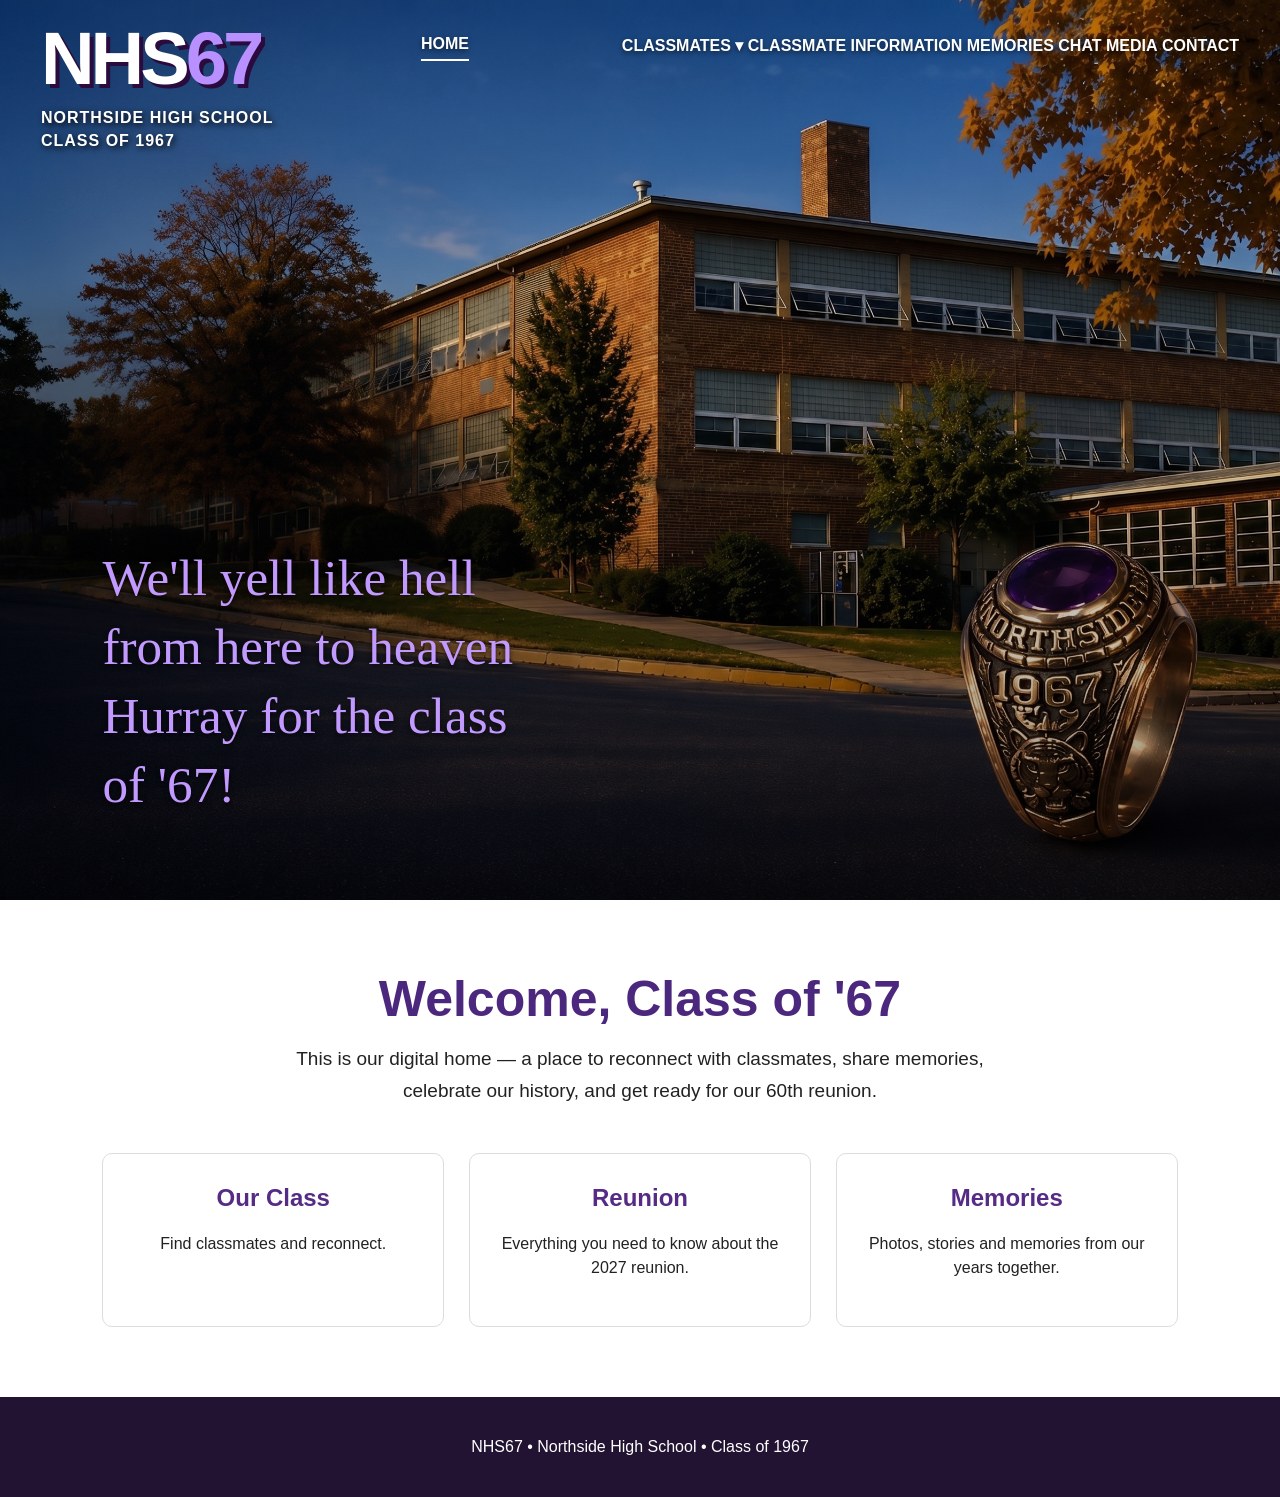
==== index.html @ 41a7d9a9 "Update CLASSMATE INFORMATION link to local file" ====
<!DOCTYPE html>
<html lang="en">
<head>
  <meta charset="UTF-8">
  <meta name="viewport" content="width=device-width, initial-scale=1.0">
  <title>NHS67 | Northside High School Class of 1967</title>
  <meta name="description" content="Northside High School Class of 1967 — classmates, memories, reunion and digital archive.">
  <link rel="stylesheet" href="style.css">
</head>

<body>
  <header class="hero">
    <img
      class="hero-image"
      src="nhs67-homepage.jpg"
      alt="Northside High School building"
    >

    <div class="hero-overlay"></div>

    <nav class="navbar" aria-label="Main navigation">
      <a class="brand" href="index.html" aria-label="NHS67 Home">
        <span class="brand-main">NHS<span>67</span></span>
        <span class="brand-sub">NORTHSIDE HIGH SCHOOL<br>CLASS OF 1967</span>
      </a>

      <div class="nav-links">
        <a class="active" href="index.html">HOME</a>
        <div class="dropdown">
          <button class="dropbtn">CLASSMATES ▾</button>
          <div class="dropdown-content"> 
            <a href="https://nhs1967.github.io/NHS67/classmates/senior-pictures/senior-pictures.html">SENIOR PICTURES</a>
            <a href="https://nhs1967.github.io/NHS67/classmates/in-memoriam.html">IN MEMORIAM</a>
            <a href="https://nhs1967.github.io/NHS67/classmates/missing-classmates.html">MISSING CLASSMATES</a>
           <a href="classmates/classmate-information.html">CLASSMATE INFORMATION</a>   
          /div>
        </div>
       <a href="classmates/classmate-information.html">CLASSMATE INFORMATION</a>
        <a href="memories.html">MEMORIES</a>
        <a href="chat.html">CHAT</a>
        <a href="media.html">MEDIA</a>
        <a href="contact.html">CONTACT</a>
      </div>

      <button class="menu-button" aria-label="Open navigation menu" aria-expanded="false">
        ☰
      </button>
    </nav>

    <main class="hero-content">
      <div class="school-quote">
        <p>We'll yell like hell<br>
        from here to heaven<br>
        Hurray for the class<br>
        of '67!</p>
      </div>
    </main>
  </header>

  <section class="welcome">
    <h1>Welcome, Class of '67</h1>
    <p>
      This is our digital home — a place to reconnect with classmates,
      share memories, celebrate our history, and get ready for our
      60th reunion.
    </p>

    <div class="home-cards">
      <a href="classmates.html">
        <h2>Our Class</h2>
        <p>Find classmates and reconnect.</p>
      </a>

      <a href="reunion.html">
        <h2>Reunion</h2>
        <p>Everything you need to know about the 2027 reunion.</p>
      </a>

      <a href="memories.html">
        <h2>Memories</h2>
        <p>Photos, stories and memories from our years together.</p>
      </a>
    </div>
  </section>

  <footer>
    <p>NHS67 • Northside High School • Class of 1967</p>
  </footer>

  <script>
    const menuButton = document.querySelector('.menu-button');
    const navLinks = document.querySelector('.nav-links');

    menuButton.addEventListener('click', () => {
      const open = navLinks.classList.toggle('open');
      menuButton.setAttribute('aria-expanded', open);
    });
  </script>
</body>
</html>
---- style.css ----
* {
  box-sizing: border-box;
}

html {
  scroll-behavior: smooth;
}

body {
  margin: 0;
  font-family: Arial, Helvetica, sans-serif;
  color: #222;
  background: #fff;
}

.hero {
  position: relative;
  min-height: 100vh;
  overflow: hidden;
  background: #111;
}

.hero-image {
  position: absolute;
  inset: 0;
  width: 100%;
  height: 100%;
  object-fit: cover;
  object-position: center center;
}

.hero-overlay {
  position: absolute;
  inset: 0;
  background: linear-gradient(
    180deg,
    rgba(0, 0, 0, 0.20) 0%,
    rgba(0, 0, 0, 0.05) 42%,
    rgba(0, 0, 0, 0.42) 100%
  );
  pointer-events: none;
}

.navbar {
  position: absolute;
  z-index: 5;
  /* Missing Classmates page background */
.missing-classmates-page {
  background-image: url("classmates/Missing-background.png.png") !important;
  background-size: cover !important;
  background-position: center top !important;
  background-repeat: no-repeat !important;
  min-height: 100vh !important;
}
  top: 0;
  left: 0;
  width: 100%;
  min-height: 135px;
  display: flex;
  align-items: flex-start;
  padding: 30px 3.2vw;
}

.brand {
  color: white;
  text-decoration: none;
  width: 330px;
  flex-shrink: 0;
}

.brand-main {
  display: block;
  font-size: clamp(54px, 5.8vw, 92px);
  line-height: 0.78;
  font-weight: 800;
  letter-spacing: -4px;
  text-shadow: 4px 4px 0 #2b0a3d;
}

.brand-main span {
  color: #b990ff;
}

.brand-sub {
  display: block;
  margin-top: 18px;
  text-align: left;
  font-size: clamp(13px, 1.25vw, 20px);
  line-height: 1.45;
  font-weight: 700;
  letter-spacing: 1px;
}

.nav-links {
  flex: 1;
  display: flex;
  justify-content: space-between;
  align-items: center;
  gap: 20px;
  padding: 5px 0 0 50px;
}

.nav-links a {
  color: #fff;
  text-decoration: none;
  font-size: clamp(14px, 1.25vw, 20px);
  font-weight: 700;
  white-space: nowrap;
  text-shadow: 0 2px 5px rgba(0,0,0,.6);
  padding-bottom: 6px;
  border-bottom: 2px solid transparent;
}

.nav-links a:hover,
.nav-links a.active {
  border-bottom-color: #fff;
}

.menu-button {
  display: none;
  margin-left: auto;
  border: 0;
  background: rgba(0,0,0,.55);
  color: white;
  font-size: 28px;
  padding: 8px 12px;
  border-radius: 5px;
}

.hero-content {
  position: relative;
  z-index: 2;
  min-height: 100vh;
}

.school-quote {
  position: absolute;
  left: 8%;
  bottom: 9%;
  color: #c29aff;
  font-family: "Brush Script MT", "Segoe Script", cursive;
  font-size: clamp(34px, 4vw, 66px);
  line-height: 1.35;
  text-shadow: 0 2px 5px rgba(0,0,0,.65);
}

.school-quote p {
  margin: 0;
}

.welcome {
  padding: 70px 8%;
  text-align: center;
  background: #fff;
}

.welcome h1 {
  margin: 0 0 15px;
  color: #4b287d;
  font-size: clamp(32px, 4vw, 50px);
}

.welcome > p {
  max-width: 760px;
  margin: 0 auto 45px;
  font-size: 19px;
  line-height: 1.7;
}

.home-cards {
  display: grid;
  grid-template-columns: repeat(3, 1fr);
  gap: 25px;
  max-width: 1100px;
  margin: auto;
}

.home-cards a {
  display: block;
  padding: 30px;
  color: #222;
  text-decoration: none;
  border: 1px solid #ddd;
  border-radius: 10px;
  transition: transform .2s, box-shadow .2s;
}

.home-cards a:hover {
  transform: translateY(-4px);
  box-shadow: 0 8px 25px rgba(0,0,0,.12);
}

.home-cards h2 {
  color: #552b85;
  margin-top: 0;
}

.home-cards p {
  line-height: 1.5;
}

footer {
  padding: 25px;
  text-align: center;
  color: #fff;
  background: #211331;
}

/* Tablet */
@media (max-width: 1000px) {
  .navbar {
    padding: 25px;
  }

  .brand {
    width: 260px;
  }

  .nav-links {
    padding-left: 20px;
    gap: 12px;
  }

  .nav-links a {
    font-size: 13px;
  }

  .school-quote {
    left: 6%;
  }
}

/* Phone */
@media (max-width: 760px) {
  .hero {
    min-height: 760px;
  }

  .hero-image {
    object-position: 62% center;
  }

  .navbar {
    min-height: auto;
    padding: 20px;
    align-items: flex-start;
  }

  .brand {
    width: 220px;
  }

  .brand-main {
    font-size: 56px;
  }

  .brand-sub {
    font-size: 11px;
    margin-top: 12px;
  }

  .menu-button {
    display: block;
  }

  .nav-links {
    display: none;
    position: absolute;
    top: 90px;
    right: 20px;
    width: 210px;
    padding: 15px;
    flex-direction: column;
    align-items: stretch;
    gap: 0;
    background: rgba(20, 15, 25, .95);
    border-radius: 8px;
  }

  .nav-links.open {
    display: flex;
  }

  .nav-links a {
    padding: 12px 8px;
    font-size: 15px;
  }

  .school-quote {
    left: 7%;
    bottom: 8%;
    font-size: 36px;
  }

  .home-cards {
    grid-template-columns: 1fr;
  }
}
/* Classmates dropdown */
.dropdown {
    position: relative;
    z-index: 1000;
}

.dropbtn {
  color: #fff;
  background: rgba(20, 15, 25, 0.95);
  border: 0;
  font-family: inherit;
  font-size: clamp(14px, 1.25vw, 20px);
  font-weight: 700;
  white-space: nowrap;
  text-shadow: 0 2px 5px rgba(0,0,0,.6);
  padding: 0 0 6px;
  cursor: pointer;
}

.dropdown-content {
    display: none;
    z-index: 1001;
    pointer-events: auto;
    position: absolute;
  
  top: 100%;
  left: 0;
  min-width: 230px;
  background: rgba(20, 15, 25, 0.95);
  border-radius: 6px;
  padding: 8px 0;
  box-shadow: 0 8px 20px rgba(0,0,0,.35);
}

.dropdown-content a {
  display: block;
  color: #fff;
  text-decoration: none;
  padding: 10px 16px;
  border-bottom: 0;
  text-shadow: none;
  font-size: 15px;
}

.dropdown-content a:hover {
  background: rgba(255,255,255,.12);
  border-bottom: 0;
}

.dropdown:hover .dropdown-content,
.dropdown:focus-within .dropdown-content {
  display: block;
}

/* In Memoriam classmate list */
.classmate-list {
  max-width: 900px;
  margin: 30px auto;
  display: grid;
  grid-template-columns: repeat(2, 1fr);
  gap: 0 80px;
  text-align: center;
}

.classmate-list p {
  margin: 0;
  padding: 8px 5px;
  line-height: 1.4;
}

.classmate-list a {
  color: #0066cc;
  text-decoration: none;
}

.classmate-list a:hover {
  text-decoration: underline;
}

.contact-note {
  max-width: 800px;
  margin: 40px auto;
  text-align: center;
  font-style: italic;
}

@media (max-width: 700px) {
  .classmate-list {
    grid-template-columns: 1fr;
    gap: 0;
  }
}
/* Center In Memoriam header */
.in-memoriam-header {
  text-align: center;
}
/* Center the In Memoriam header */
.in-memoriam-header {
  width: 100%;
  text-align: center;
  margin: 0 auto;
}

.in-memoriam-header h1,
.in-memoriam-header h2,
.in-memoriam-header p {
  text-align: center;
}
/* FINAL In Memoriam header alignment */
.in-memoriam-page .in-memoriam-header {
  width: 100% !important;
  display: block !important;
  margin: 0 auto !important;
  padding: 20px 0 !important;
  text-align: center !important;
}

.in-memoriam-page .in-memoriam-header h1,
.in-memoriam-page .in-memoriam-header h2,
.in-memoriam-page .in-memoriam-header p {
  width: 100% !important;
  margin-left: auto !important;
  margin-right: auto !important;
  text-align: center !important;
}
/* In Memoriam page design */
.in-memoriam-page {
  background: #f7f1e5;
  min-height: 100vh;
  padding: 50px 30px 70px;
  box-sizing: border-box;
  color: #222;
}

.in-memoriam-header {
  text-align: center !important;
  width: 100%;
  max-width: 1100px;
  margin: 0 auto 35px;
}

.in-memoriam-header h1 {
  color: #4b286d;
  font-family: Georgia, "Times New Roman", serif;
  font-size: 38px;
  margin-bottom: 10px;
}

.in-memoriam-header h2 {
  color: #4b286d;
  font-family: Georgia, "Times New Roman", serif;
  font-size: 48px;
  margin: 10px 0 20px;
}

.in-memoriam-header p {
  font-family: Georgia, "Times New Roman", serif;
  font-size: 21px;
  font-style: italic;
}

.memorial-list {
  max-width: 1100px;
  margin: 0 auto;
}

.memorial-list h3 {
  color: #4b286d;
  font-family: Georgia, "Times New Roman", serif;
  text-align: center !important;
  font-size: 30px;
}

.memorial-note {
  text-align: center !important;
  font-family: Georgia, "Times New Roman", serif;
  font-size: 18px;
}

.contact-note {
  text-align: center !important;
  font-family: Georgia, "Times New Roman", serif;
  color: #4b286d;
  font-size: 17px;
  font-style: italic;
  margin: 15px auto 30px;
}

.classmate-list {
  max-width: 900px;
  margin: 30px auto;
  display: grid;
  grid-template-columns: repeat(2, 1fr);
  gap: 0 80px;
  text-align: center;
}

.classmate-list p {
  margin: 0;
  padding: 8px 5px;
  line-height: 1.4;
  font-family: Georgia, "Times New Roman", serif;
  font-size: 17px;
}

.classmate-list a {
  color: #0066cc;
  text-decoration: none;
}

.classmate-list a:hover {
  text-decoration: underline;
}

@media (max-width: 700px) {
  .in-memoriam-page {
    padding: 30px 15px 50px;
  }

  .in-memoriam-header h1 {
    font-size: 27px;
  }

  .in-memoriam-header h2 {
    font-size: 38px;
  }

  .classmate-list {
    grid-template-columns: 1fr;
    gap: 0;
  }
}
/* Missing Classmates list */
.missing-classmate-list {
  max-width: 900px;
  margin: 30px auto;
  display: grid;
  grid-template-columns: repeat(2, 1fr);
  gap: 0 80px;
  text-align: center;
}

.missing-classmate-list p {
  margin: 0;
  padding: 8px 5px;
  line-height: 1.4;
}

@media (max-width: 700px) {
  .missing-classmate-list {
    grid-template-columns: 1fr;
    gap: 0;
  }
}
/* Missing Classmates page background */
.missing-classmates-page {
  background-image: url("classmates/Missing.png") !important;
  background-size: cover !important;
  background-position: center top !important;
  background-repeat: no-repeat !important;
  min-height: 100vh;
}
/* Larger, bold Missing Classmates names */
.missing-classmate-list p {
  font-size: 20px !important;
  font-weight: 700 !important;
  line-height: 1.5;
}
/* Classmates dropdown - transparent background */
.dropdown-content {
  background: transparent !important;
  box-shadow: none !important;
}
/* Classmates dropdown - transparent background */
.dropdown-content {
  background: transparent !important;
  box-shadow: none !important;
}
.navbar .brand .brand-sub {
    color: #fff !important;
    text-shadow: 2px 2px 6px #000 !important;
}
.navbar .dropdown-content {
    background: rgba(20, 15, 25, 0.98) !important;
    box-shadow: 0 8px 20px rgba(0, 0, 0, 0.35) !important;
}

.navbar .dropdown-content a {
    color: #fff !important;
    text-shadow: none !important;
}

.navbar .dropdown-content a:hover {
    background: rgba(255, 255, 255, 0.12) !important;
    color: #fff !important;
}
.navbar .dropbtn {
    background: transparent !important;
    color: #fff !important;
    box-shadow: none !important;
    border: none !important;
}
/* Classmate Information page navigation */
body:has(.classmates-viewer) .navbar {
    position: fixed !important;
    top: 0 !important;
    left: 0 !important;
    right: 0 !important;
    z-index: 9999 !important;
    display: flex !important;
}
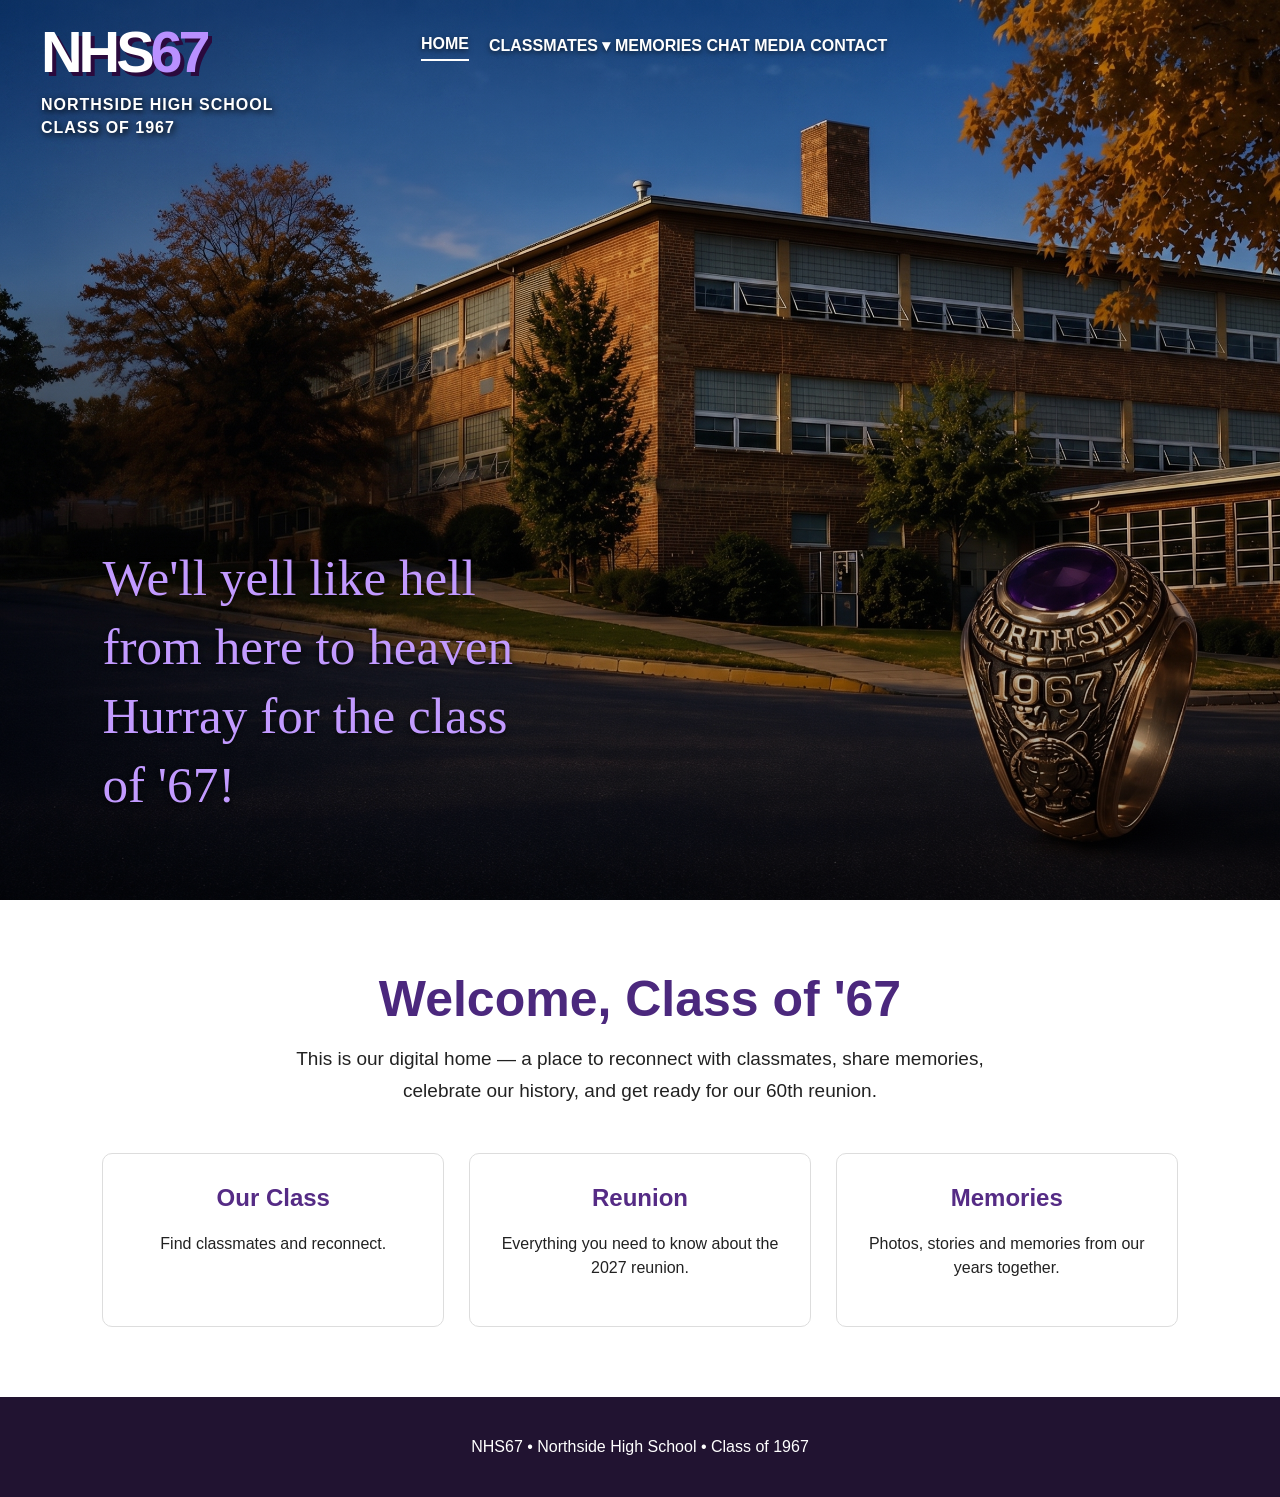
==== commit 7ef79cc0: "Remove duplicate link to CLASSMATE INFORMATION" ====
--- a/index.html
+++ b/index.html
@@ -35,7 +35,7 @@
            <a href="classmates/classmate-information.html">CLASSMATE INFORMATION</a>   
           /div>
         </div>
-       <a href="classmates/classmate-information.html">CLASSMATE INFORMATION</a>
+      
         <a href="memories.html">MEMORIES</a>
         <a href="chat.html">CHAT</a>
         <a href="media.html">MEDIA</a>
--- a/style.css
+++ b/style.css
@@ -44,14 +44,6 @@
 .navbar {
   position: absolute;
   z-index: 5;
-  /* Missing Classmates page background */
-.missing-classmates-page {
-  background-image: url("classmates/Missing-background.png.png") !important;
-  background-size: cover !important;
-  background-position: center top !important;
-  background-repeat: no-repeat !important;
-  min-height: 100vh !important;
-}
   top: 0;
   left: 0;
   width: 100%;
@@ -61,6 +53,15 @@
   padding: 30px 3.2vw;
 }
 
+/* Missing Classmates page background */
+.missing-classmates-page {
+  background-image: url("classmates/Missing-background.png.png") !important;
+  background-size: cover !important;
+  background-position: center top !important;
+  background-repeat: no-repeat !important;
+  min-height: 100vh !important;
+}
+
 .brand {
   color: white;
   text-decoration: none;
@@ -70,7 +71,7 @@
 
 .brand-main {
   display: block;
-  font-size: clamp(54px, 5.8vw, 92px);
+  font-size: clamp(42px, 4.5vw, 68px);
   line-height: 0.78;
   font-weight: 800;
   letter-spacing: -4px;
@@ -94,7 +95,7 @@
 .nav-links {
   flex: 1;
   display: flex;
-  justify-content: space-between;
+  justify-content: flex-start;
   align-items: center;
   gap: 20px;
   padding: 5px 0 0 50px;
@@ -601,7 +602,7 @@
 /* Classmate Information page navigation */
 body:has(.classmates-viewer) .navbar {
     position: fixed !important;
-    top: 0 !important;
+    top: 20 !important;
     left: 0 !important;
     right: 0 !important;
     z-index: 9999 !important;
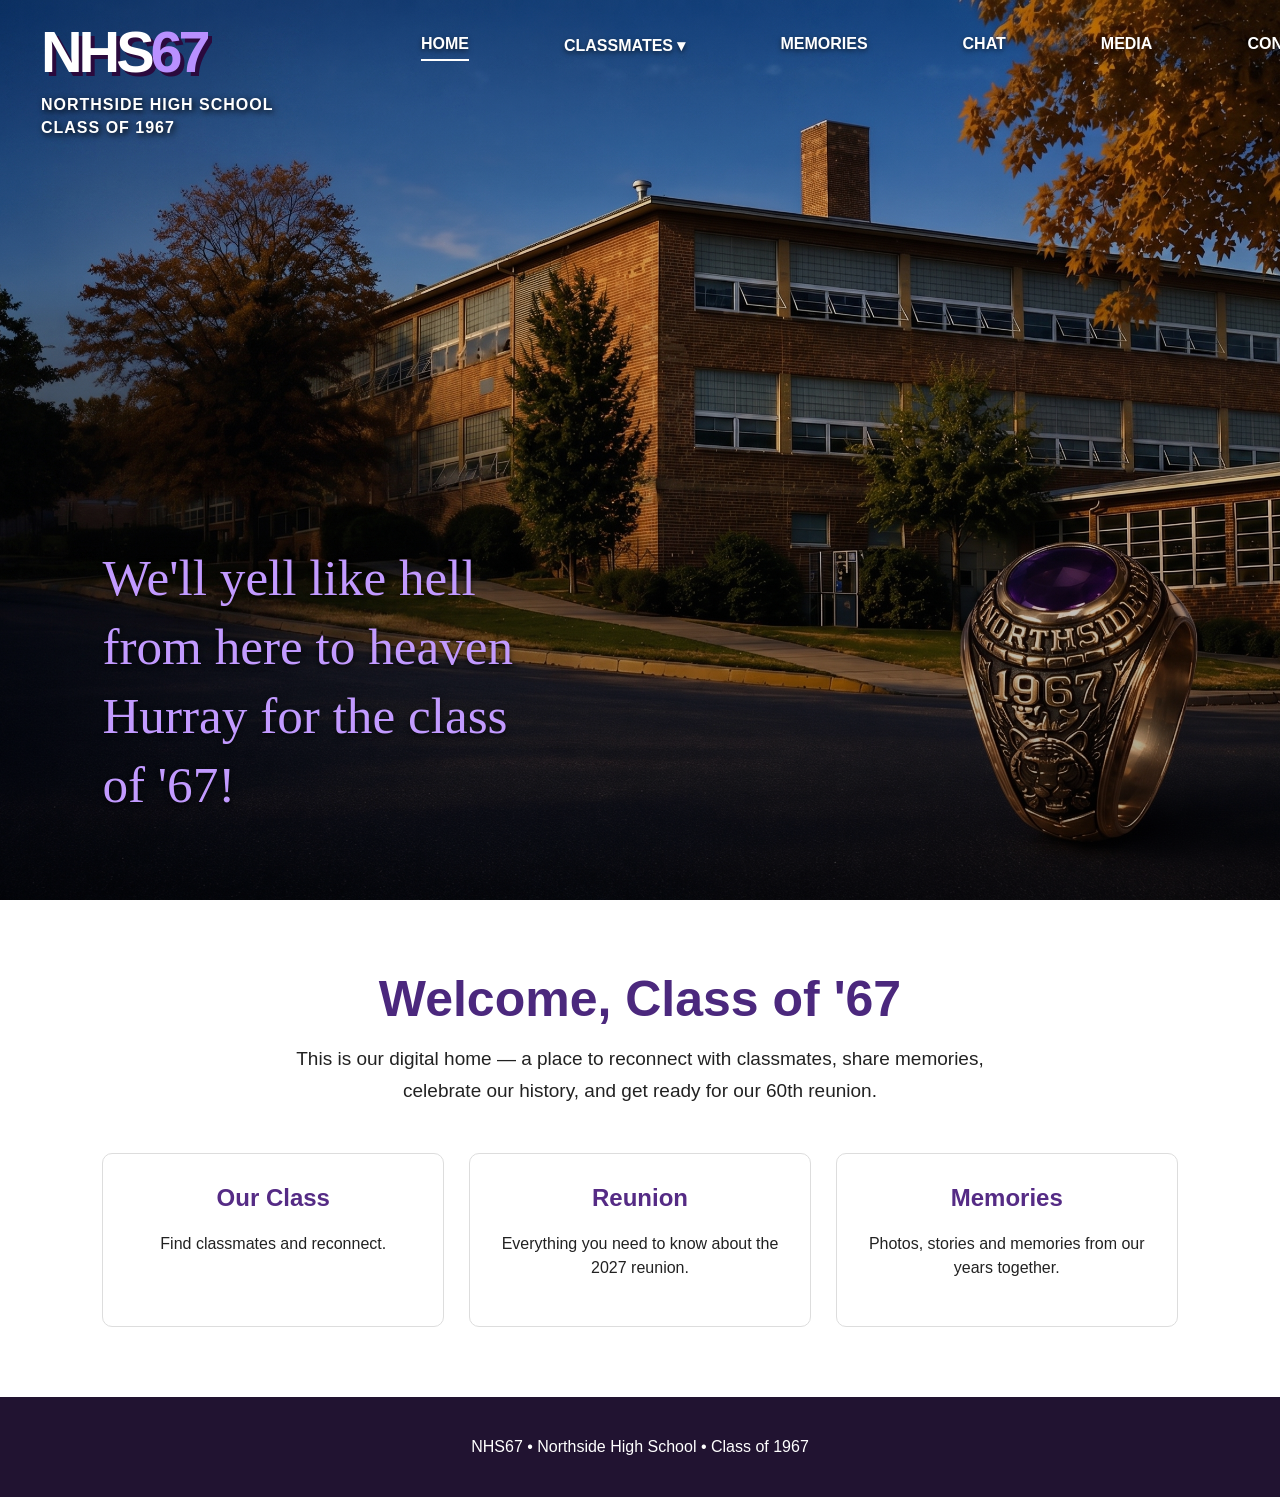
==== commit 65253b15: "Fix closing div tag in index.html" ====
--- a/index.html
+++ b/index.html
@@ -33,7 +33,7 @@
             <a href="https://nhs1967.github.io/NHS67/classmates/in-memoriam.html">IN MEMORIAM</a>
             <a href="https://nhs1967.github.io/NHS67/classmates/missing-classmates.html">MISSING CLASSMATES</a>
            <a href="classmates/classmate-information.html">CLASSMATE INFORMATION</a>   
-          /div>
+          </div>
         </div>
       
         <a href="memories.html">MEMORIES</a>
--- a/style.css
+++ b/style.css
@@ -91,14 +91,18 @@
   font-weight: 700;
   letter-spacing: 1px;
 }
-
 .nav-links {
-  flex: 1;
+  flex: 0 0 auto;
   display: flex;
   justify-content: flex-start;
   align-items: center;
-  gap: 20px;
+  gap: 60px;
   padding: 5px 0 0 50px;
+}
+
+.nav-links > a,
+.nav-links > .dropdown {
+  margin-right: 0;
 }
 
 .nav-links a {
@@ -608,3 +612,32 @@
     z-index: 9999 !important;
     display: flex !important;
 }
+/* Keep Classmates menu items vertical */
+.navbar .dropdown-content {
+    display: none !important;
+    flex-direction: column !important;
+    align-items: stretch !important;
+}
+
+.navbar .dropdown:hover .dropdown-content,
+.navbar .dropdown:focus-within .dropdown-content {
+    display: flex !important;
+}
+/* Classmate Information page header */
+.classmate-header {
+  position: relative;
+  min-height: 135px;
+  background: transparent;
+} 
+/* Fine-tune spacing after CLASSMATES */
+.navbar .nav-links > .dropdown {
+  margin-right: 35px !important;
+}
+
+.navbar .nav-links > a {
+  margin-right: 35px !important;
+}
+
+.navbar .nav-links > a:last-child {
+  margin-right: 0 !important;
+}
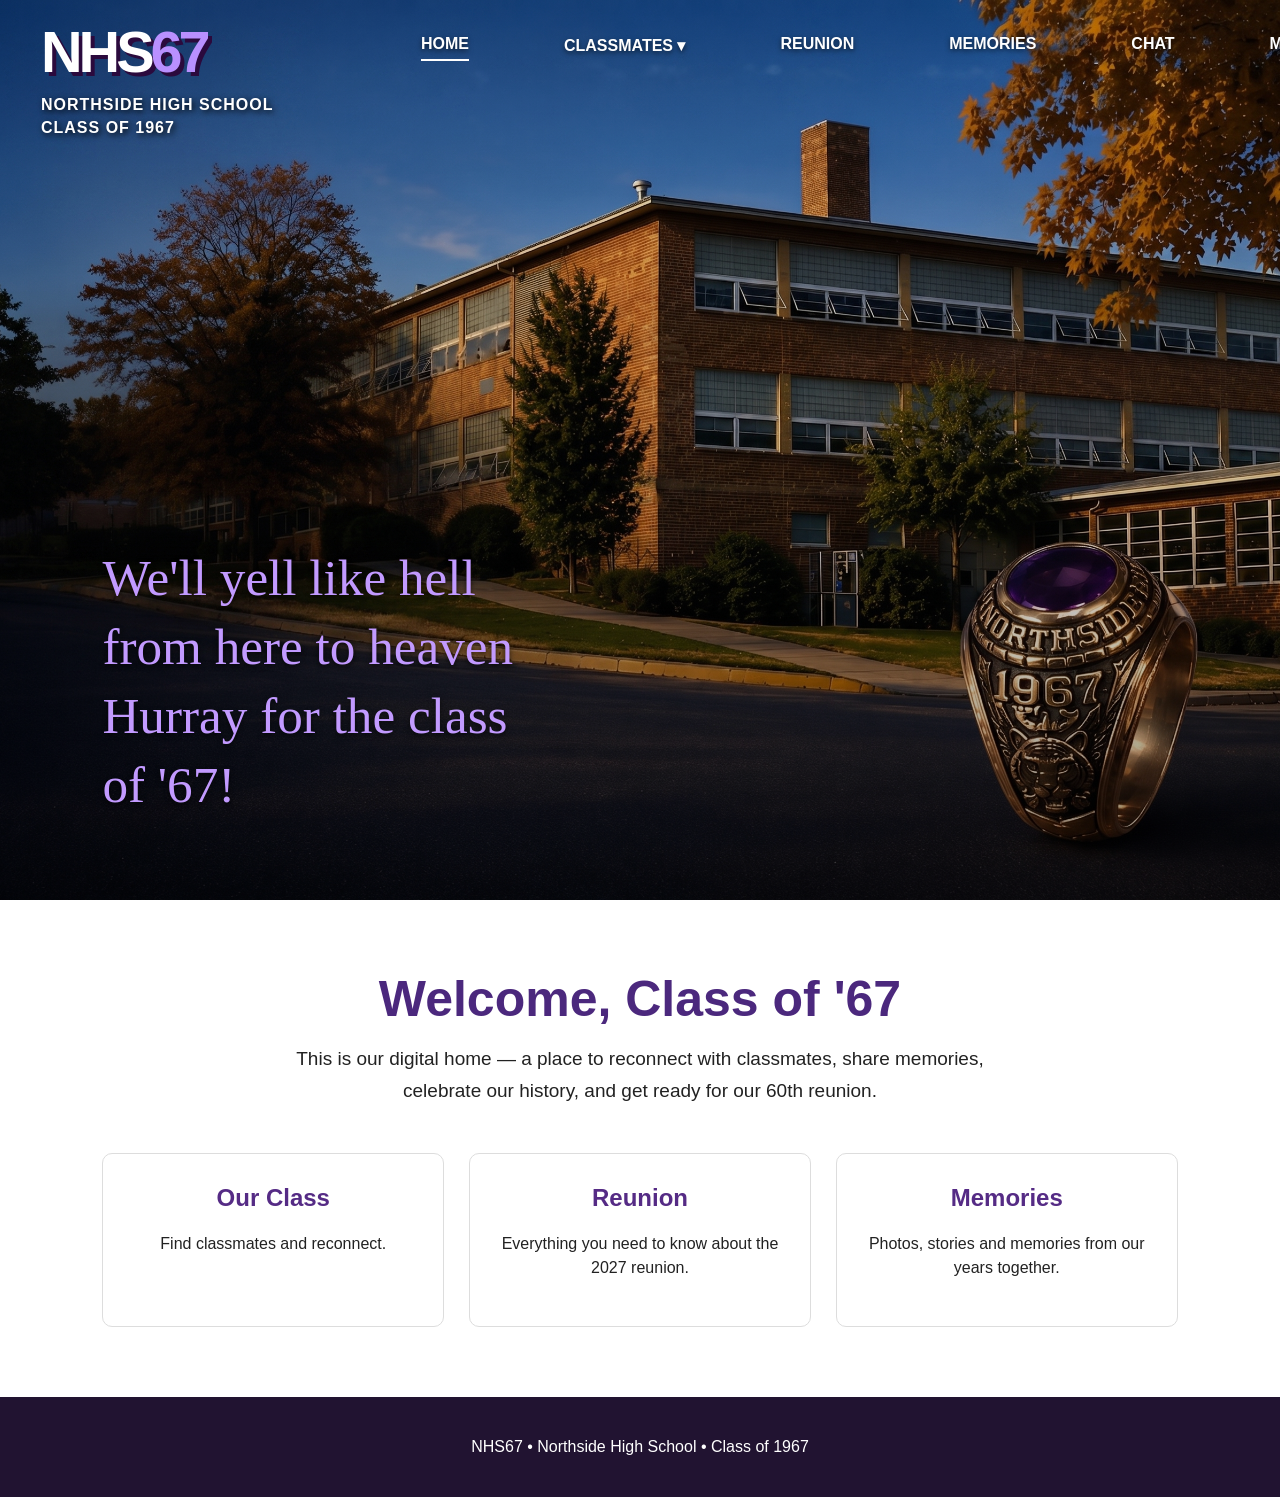
==== commit e105b88d: "Add link to reunion page in index.html" ====
--- a/index.html
+++ b/index.html
@@ -36,6 +36,7 @@
           </div>
         </div>
       
+       <a href="reunion.html">REUNION</a> 
         <a href="memories.html">MEMORIES</a>
         <a href="chat.html">CHAT</a>
         <a href="media.html">MEDIA</a>
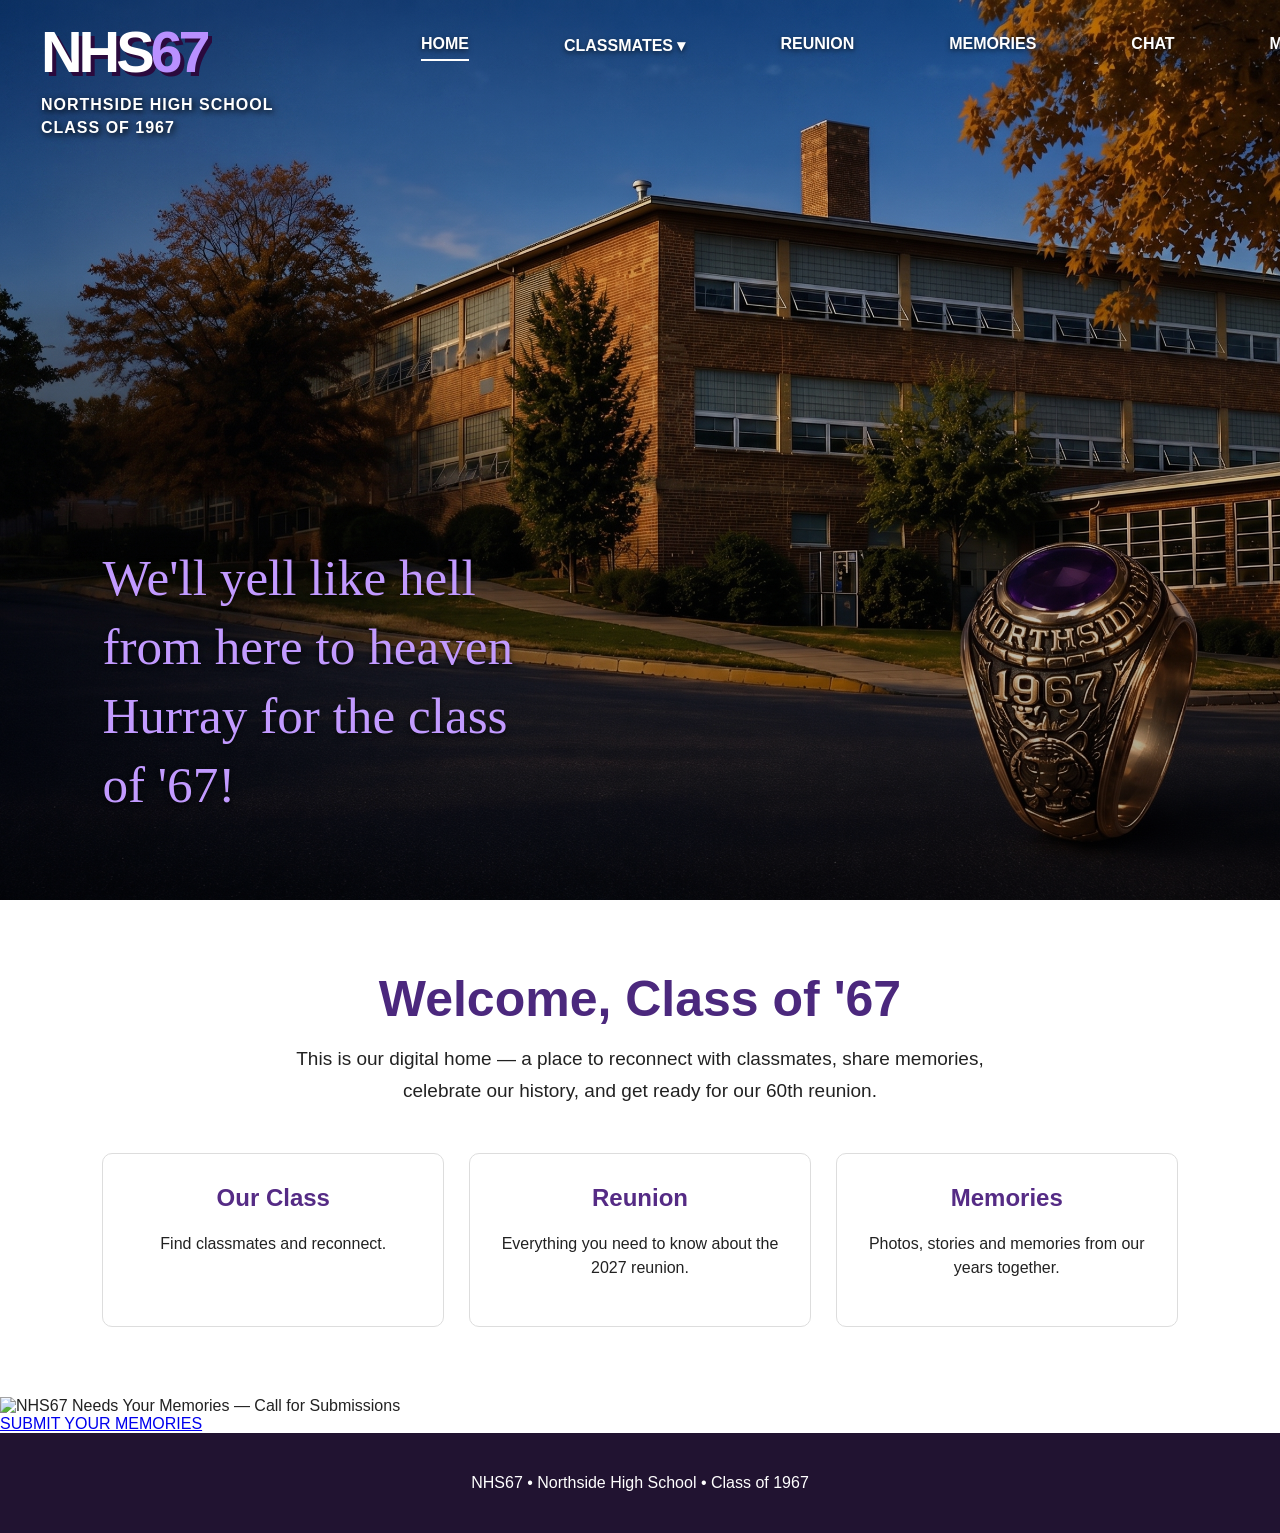
==== commit 7fb52a80: "Add Call for Memories announcement Added a memory call section with an image and submission link." ====
--- a/index.html
+++ b/index.html
@@ -59,6 +59,9 @@
   </header>
 
   <section class="welcome">
+
+ 
+
     <h1>Welcome, Class of '67</h1>
     <p>
       This is our digital home — a place to reconnect with classmates,
@@ -84,6 +87,23 @@
     </div>
   </section>
 
+<section class="memory-call">
+
+  <img
+    src="nhs67-memory-call.jpg"
+    alt="NHS67 Needs Your Memories — Call for Submissions">
+
+  <div class="memory-call-button">
+    <a
+      href="https://docs.google.com/forms/d/e/1FAIpQLSem2gXgKTpnhOblq7KGaCdnT8JNrFn2abhfaIebh7kiNoDyDg/viewform?usp=sharing&ouid=100232492555054296077"
+      target="_blank"
+      rel="noopener">
+      SUBMIT YOUR MEMORIES
+    </a>
+  </div>
+
+</section>
+
   <footer>
     <p>NHS67 • Northside High School • Class of 1967</p>
   </footer>
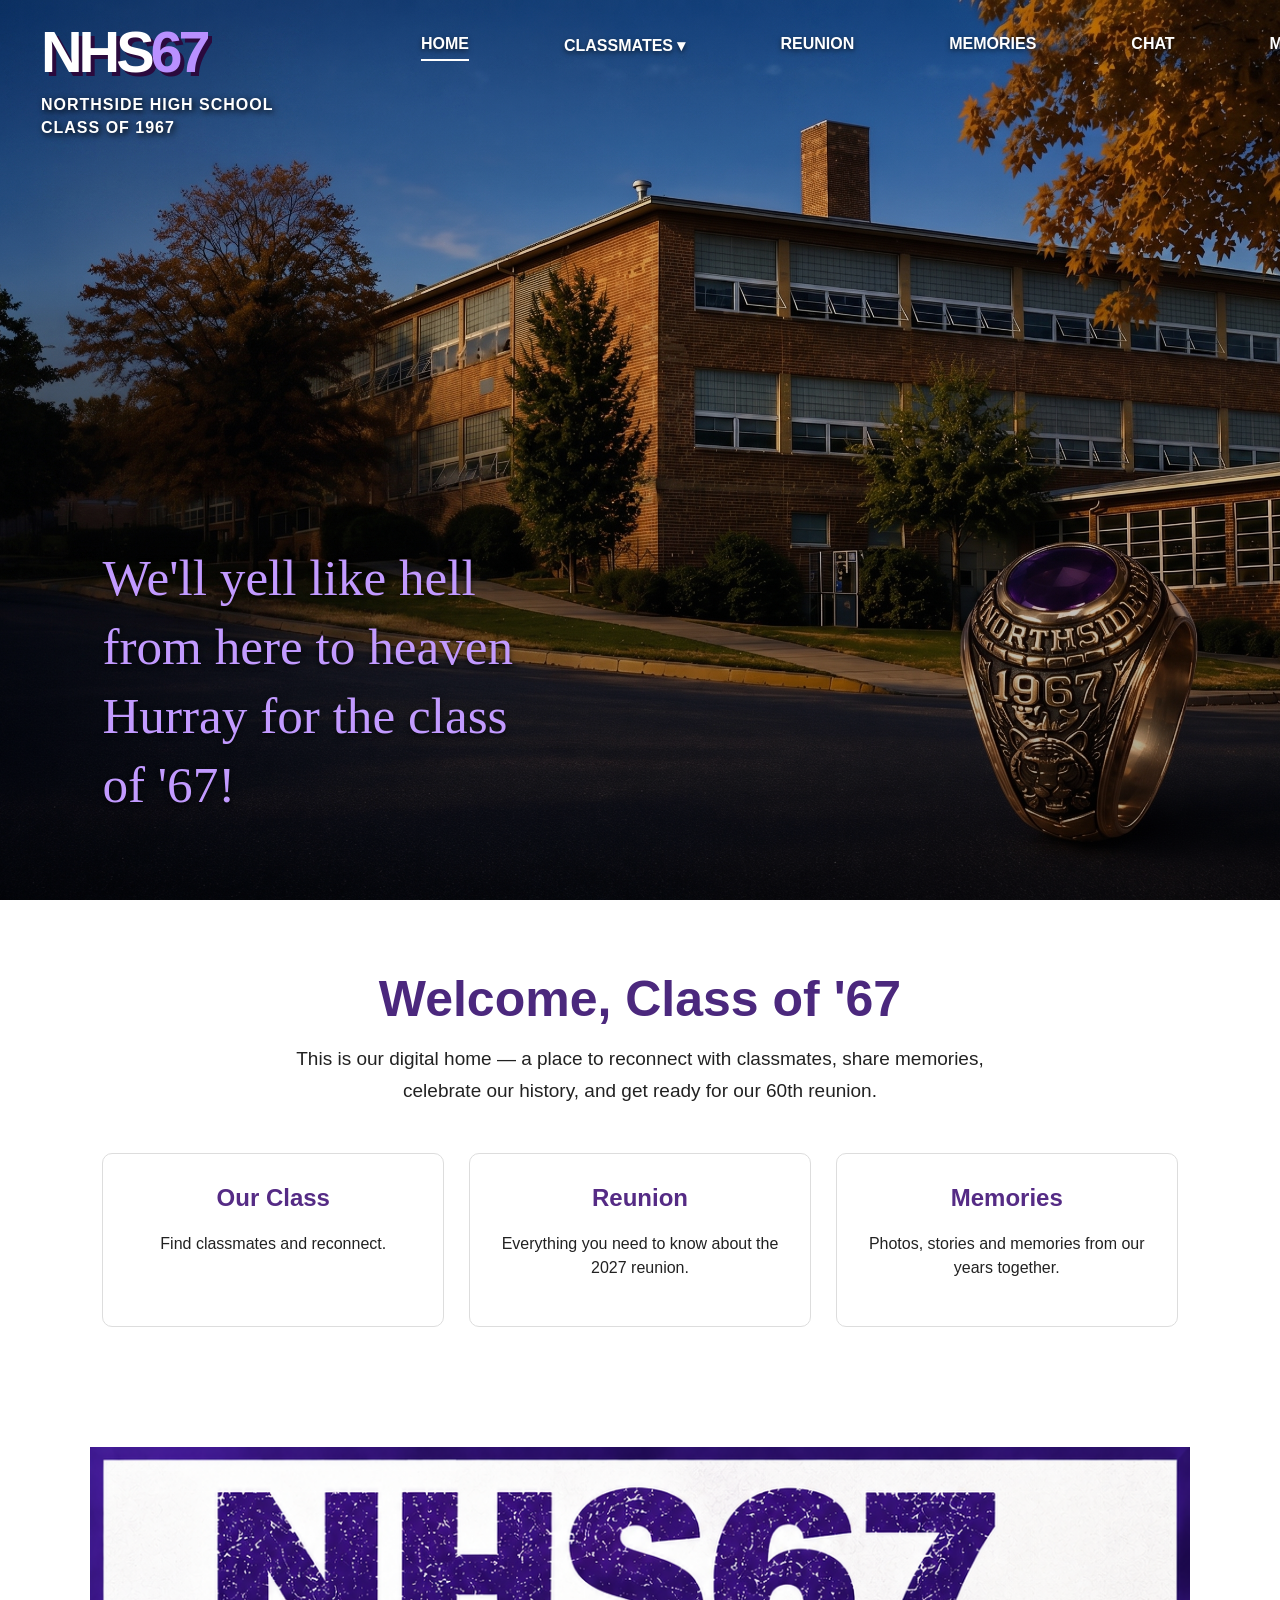
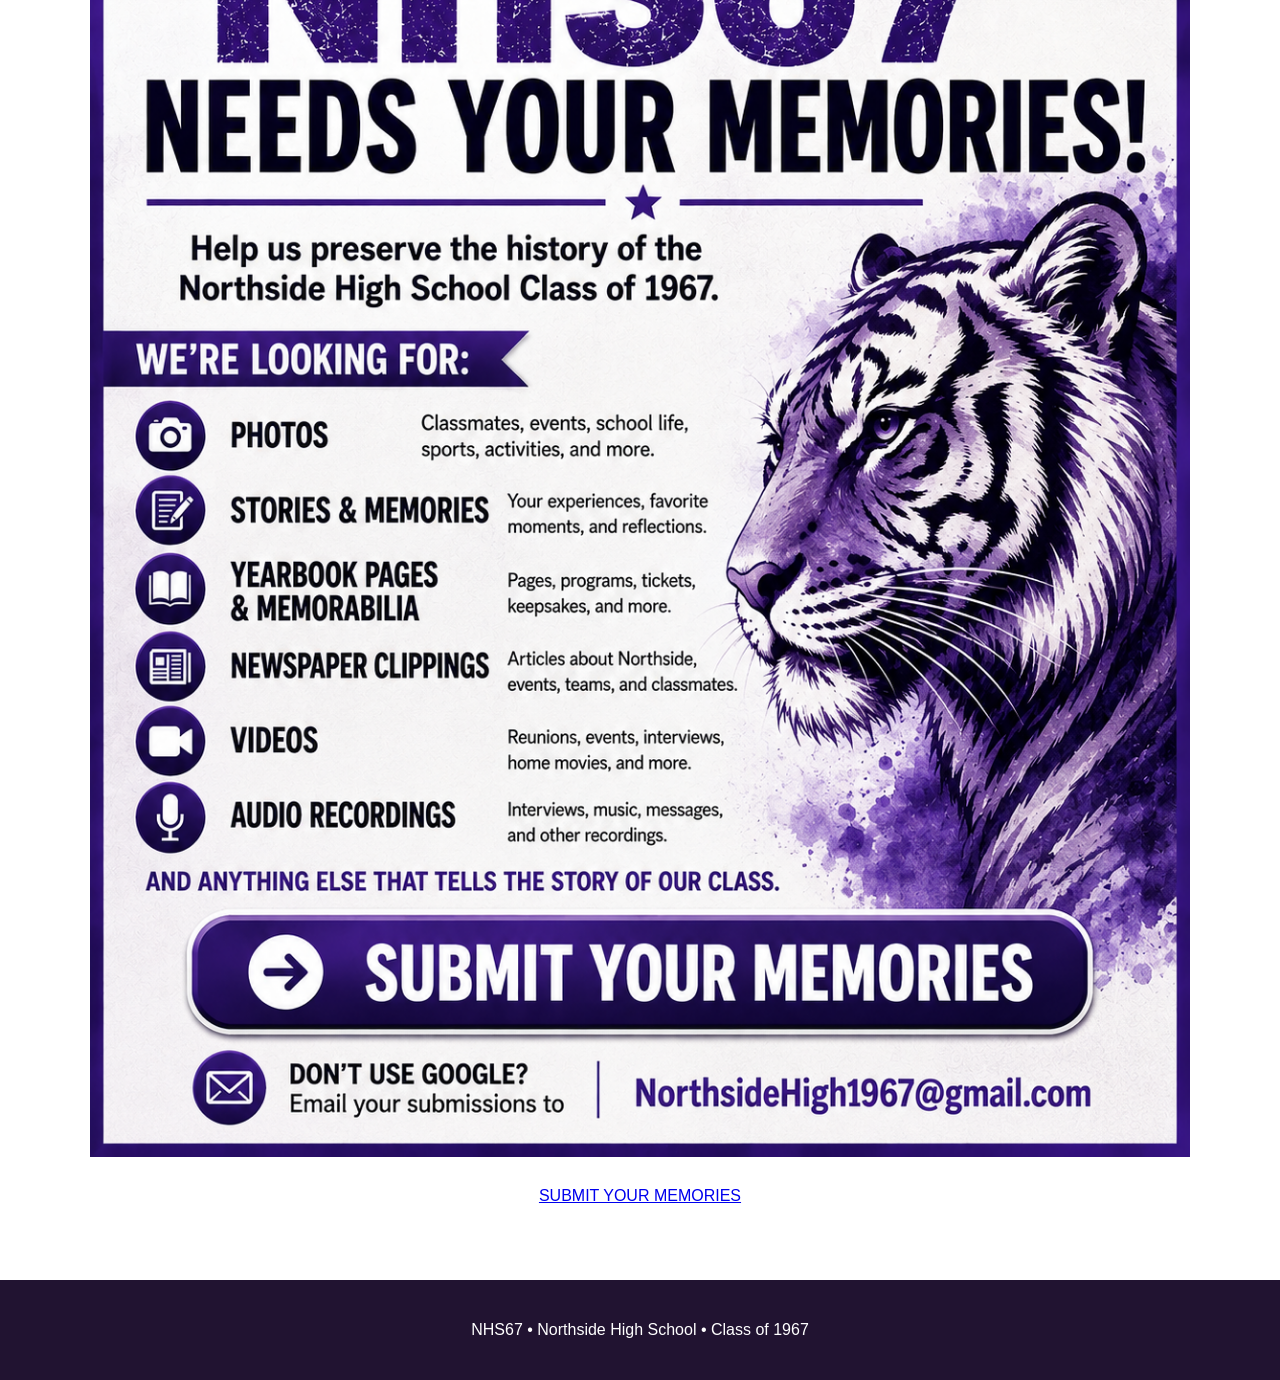
==== commit e7823dcd: "Change image source from JPG to PNG" ====
--- a/index.html
+++ b/index.html
@@ -90,7 +90,7 @@
 <section class="memory-call">
 
   <img
-    src="nhs67-memory-call.jpg"
+    src="nhs67-memory-call.png"
     alt="NHS67 Needs Your Memories — Call for Submissions">
 
   <div class="memory-call-button">
--- a/style.css
+++ b/style.css
@@ -641,3 +641,137 @@
 .navbar .nav-links > a:last-child {
   margin-right: 0 !important;
 }
+/* Center Memories page content */
+
+.memory-call {
+  max-width: 1200px;
+  margin: 0 auto;
+  padding: 50px 30px;
+  text-align: center;
+}
+
+.memory-call img {
+  display: block;
+  width: 100%;
+  max-width: 1100px;
+  height: auto;
+  margin: 0 auto 30px;
+}
+
+.memory-call-button {
+  text-align: center;
+  margin: 25px auto;
+}
+
+.memory-call-button a {
+  display: inline-block;
+}
+
+.memory-email {
+  max-width: 800px;
+  margin: 35px auto;
+  text-align: center;
+}
+
+.memory-email h2,
+.memory-email p {
+  text-align: center;
+}
+
+.reunion-section {
+  max-width: 1000px;
+  margin: 0 auto;
+  padding: 50px 30px;
+  text-align: center;
+}
+
+.reunion-section h2,
+.reunion-section p {
+  text-align: center;
+}
+/* Clickable Submit button inside Memories graphic */
+
+.memory-poster {
+  position: relative;
+  max-width: 1100px;
+  margin: 0 auto;
+}
+
+.memory-poster img {
+  display: block;
+  width: 100%;
+  height: auto;
+}
+
+.memory-poster-button {
+  position: absolute;
+  left: 9%;
+  top: 82%;
+  width: 82%;
+  height: 9%;
+  display: block;
+  cursor: pointer;
+}
+
+
+
+/* Contact Page */
+
+.contact-page {
+  max-width: 1000px;
+  margin: 0 auto;
+  padding: 60px 30px;
+  text-align: center;
+}
+
+.contact-page h1 {
+  text-align: center;
+}
+
+.contact-page p {
+  text-align: center;
+}
+
+.contact-button {
+  display: inline-block;
+  margin: 25px auto 40px;
+  padding: 15px 35px;
+  background: #4B237C;
+  color: white;
+  text-decoration: none;
+  font-weight: bold;
+  font-size: 18px;
+  border-radius: 8px;
+}
+
+.contact-button:hover {
+  opacity: 0.85;
+}
+
+.contact-tiger {
+  text-align: center;
+  margin: 20px auto 40px;
+}
+
+.contact-tiger img {
+  display: block;
+  width: 100%;
+  max-width: 180px;
+  height: auto;
+  margin: 0 auto;
+}
+
+.media-tribe-credit a {
+  color: #4B237C;
+  font-weight: bold;
+}
+
+.media-tribe-credit {
+  text-align: center;
+  margin: 30px auto;
+}
+
+.media-tribe-credit a {
+  color: #4B237C;
+  font-weight: bold;
+}
